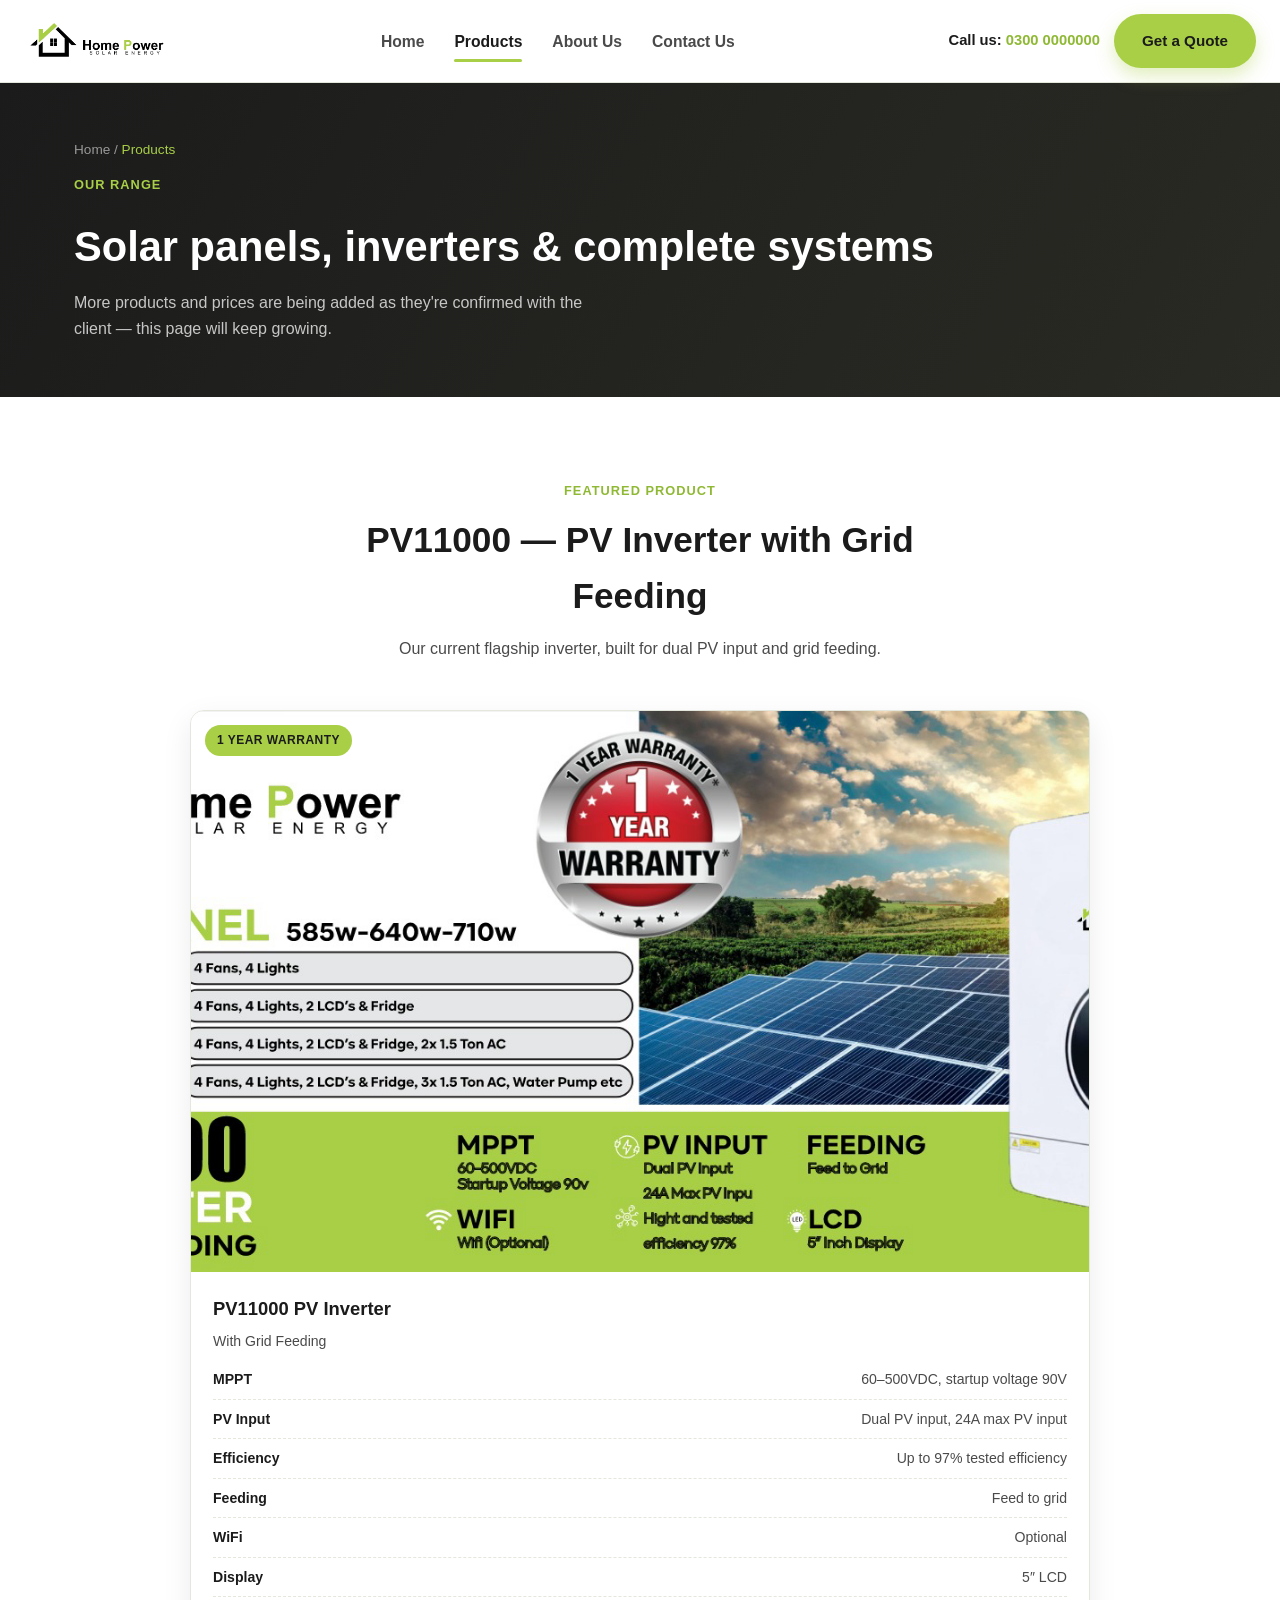
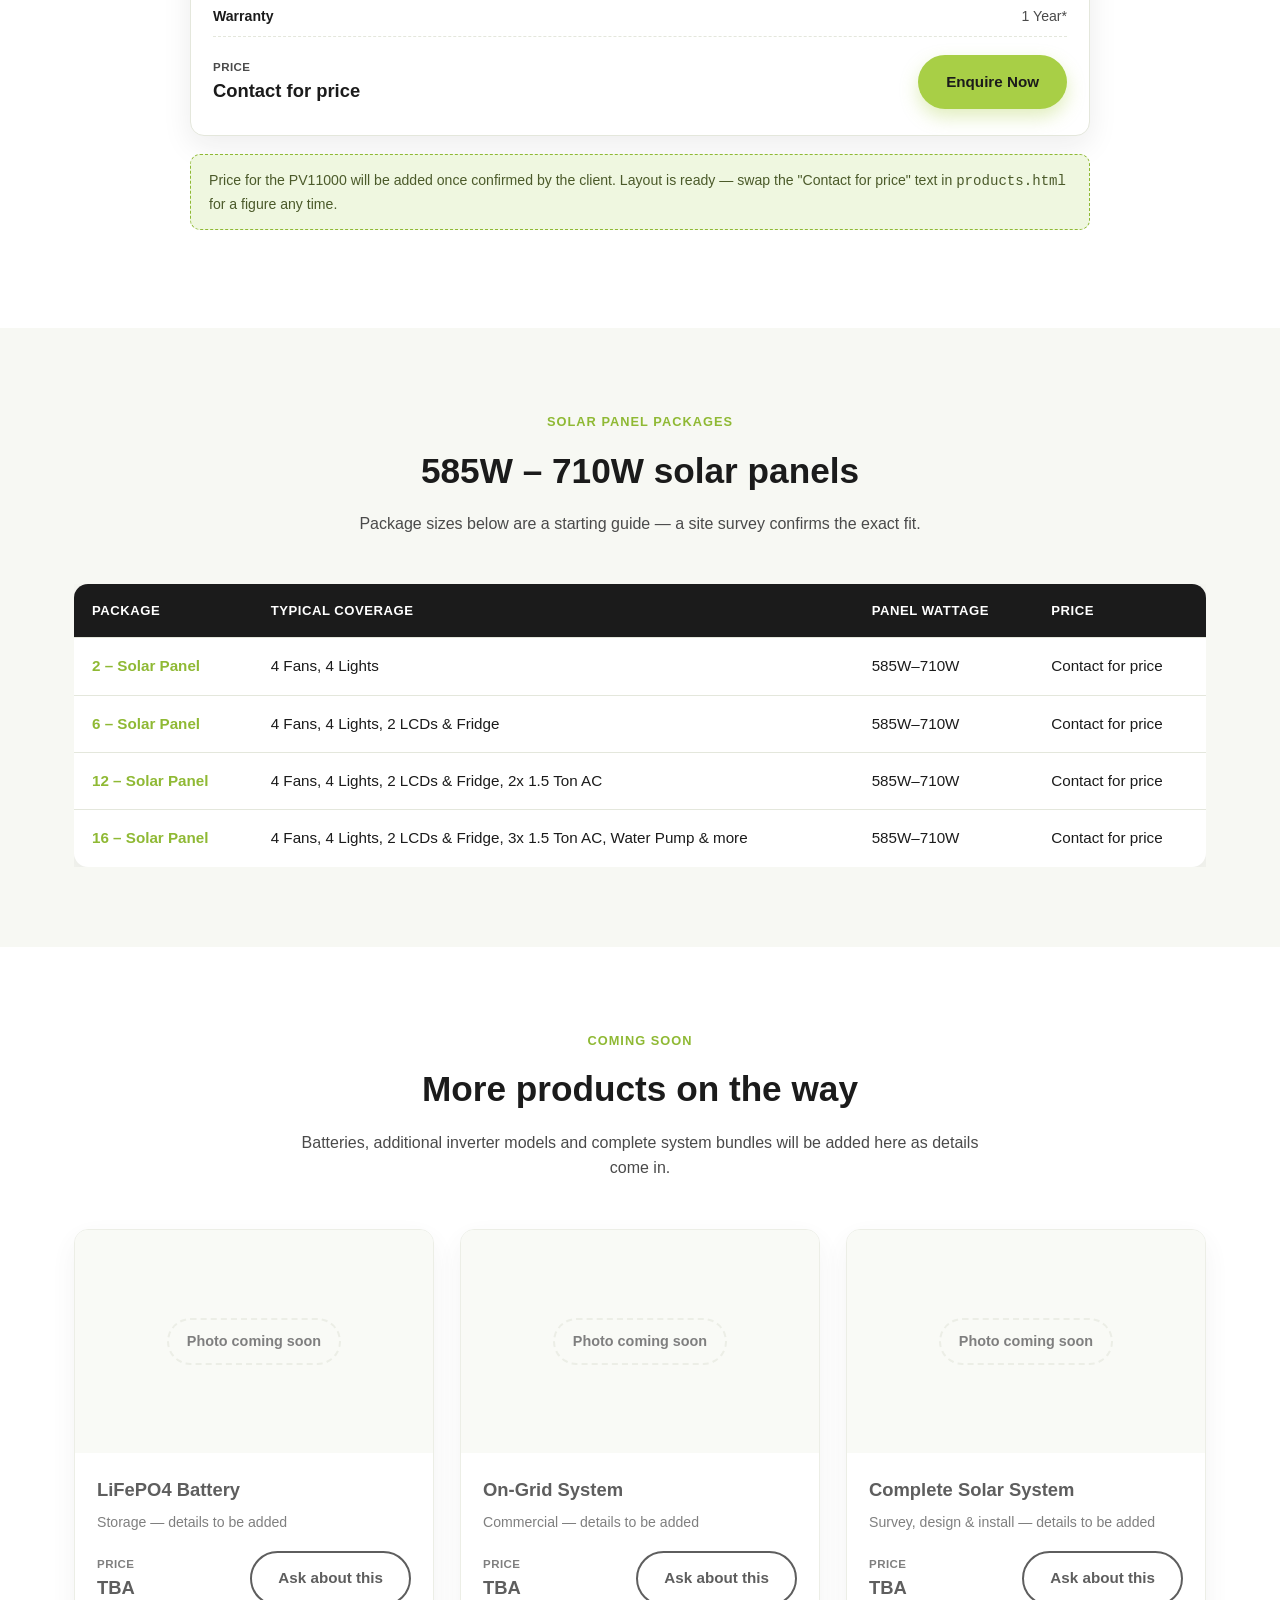
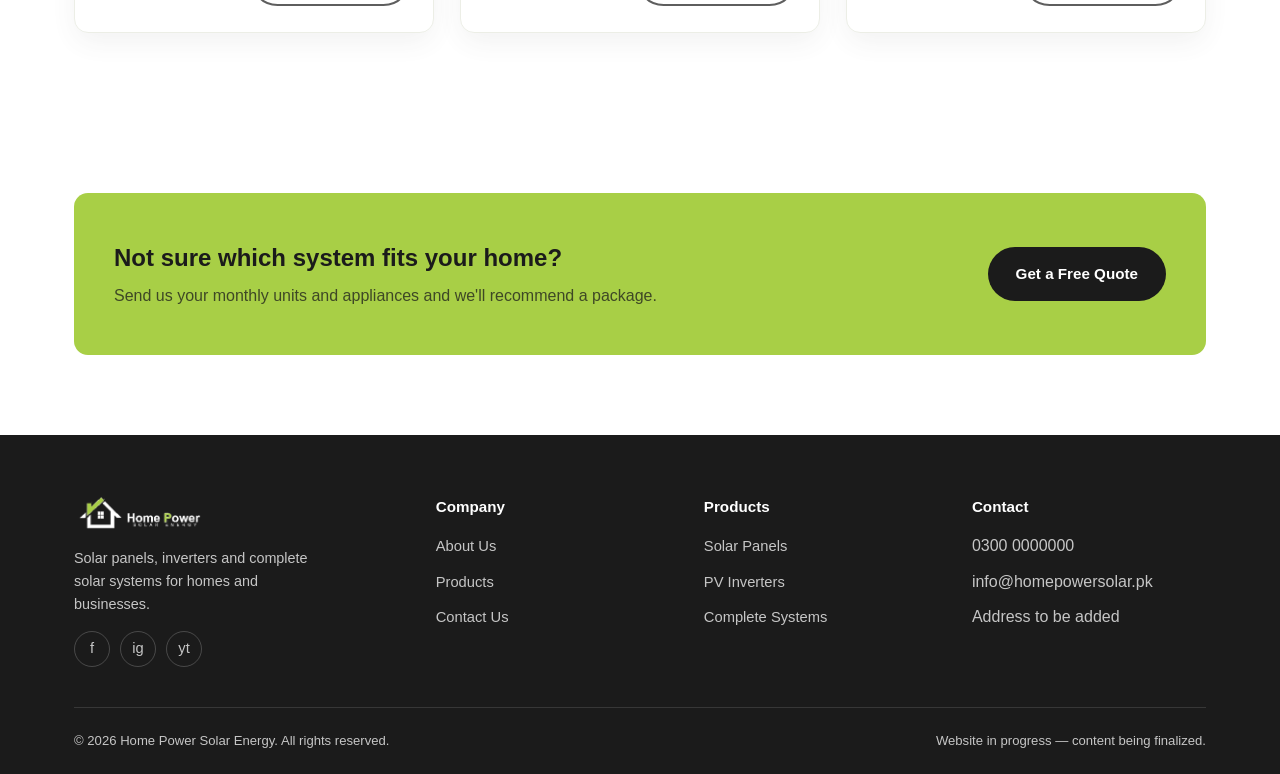
==== products.html @ 17421eba "Add 4-page site scaffold: Home, Products, About Us, Contact Us Static HTML/CSS/JS build styled with " ====
<!DOCTYPE html>
<html lang="en">
<head>
<meta charset="UTF-8">
<meta name="viewport" content="width=device-width, initial-scale=1.0">
<title>Products | Home Power Solar Energy</title>
<meta name="description" content="Solar panels, PV inverters and complete solar system packages from Home Power Solar Energy.">
<link rel="stylesheet" href="css/style.css">
</head>
<body>

<!-- ===== Header ===== -->
<header class="site-header">
  <div class="header-inner">
    <a href="index.html" class="brand">
      <img src="assets/images/logo.png" alt="Home Power Solar Energy logo">
    </a>
    <nav class="main-nav">
      <a href="index.html">Home</a>
      <a href="products.html" class="active">Products</a>
      <a href="about.html">About Us</a>
      <a href="contact.html">Contact Us</a>
    </nav>
    <div class="header-cta">
      <div class="header-phone">Call us: <span>0300&nbsp;0000000</span></div>
      <a href="contact.html" class="btn btn-primary">Get a Quote</a>
      <button class="nav-toggle" aria-label="Toggle menu">
        <svg viewBox="0 0 24 24" fill="none" stroke="currentColor" stroke-width="2"><path d="M3 6h18M3 12h18M3 18h18"/></svg>
      </button>
    </div>
  </div>
</header>

<!-- ===== Page banner ===== -->
<section class="page-banner">
  <div class="container">
    <div class="breadcrumb">Home / <span>Products</span></div>
    <span class="eyebrow">Our range</span>
    <h1>Solar panels, inverters &amp; complete systems</h1>
    <p>More products and prices are being added as they're confirmed with the client — this page will keep growing.</p>
  </div>
</section>

<!-- ===== Featured product: PV11000 ===== -->
<section>
  <div class="container">
    <div class="section-head">
      <span class="eyebrow">Featured product</span>
      <h2>PV11000 &mdash; PV Inverter with Grid Feeding</h2>
      <p>Our current flagship inverter, built for dual PV input and grid feeding.</p>
    </div>

    <div class="product-card" style="max-width: 900px; margin: 0 auto;">
      <div class="product-media">
        <span class="product-badge">1 Year Warranty</span>
        <img src="assets/images/product_banner_pv11000.png" alt="Home Power PV11000 PV Inverter with grid feeding, dual PV input and solar panel package options">
      </div>
      <div class="product-body">
        <h3>PV11000 PV Inverter</h3>
        <p class="product-tag">With Grid Feeding</p>
        <ul class="spec-list">
          <li><span>MPPT</span><span>60&ndash;500VDC, startup voltage 90V</span></li>
          <li><span>PV Input</span><span>Dual PV input, 24A max PV input</span></li>
          <li><span>Efficiency</span><span>Up to 97% tested efficiency</span></li>
          <li><span>Feeding</span><span>Feed to grid</span></li>
          <li><span>WiFi</span><span>Optional</span></li>
          <li><span>Display</span><span>5&Prime; LCD</span></li>
          <li><span>Warranty</span><span>1 Year*</span></li>
        </ul>
        <div class="product-footer">
          <div class="price"><small>Price</small>Contact for price</div>
          <a href="contact.html?product=PV11000" class="btn btn-primary">Enquire Now</a>
        </div>
      </div>
    </div>

    <div class="placeholder-note" style="max-width:900px; margin-left:auto; margin-right:auto;">
      Price for the PV11000 will be added once confirmed by the client. Layout is ready — swap the "Contact for price" text in <code>products.html</code> for a figure any time.
    </div>
  </div>
</section>

<!-- ===== Solar panel packages with pricing ===== -->
<section class="bg-soft">
  <div class="container">
    <div class="section-head">
      <span class="eyebrow">Solar panel packages</span>
      <h2>585W &ndash; 710W solar panels</h2>
      <p>Package sizes below are a starting guide — a site survey confirms the exact fit.</p>
    </div>
    <div style="overflow-x:auto;">
      <table class="package-table">
        <thead>
          <tr>
            <th>Package</th>
            <th>Typical coverage</th>
            <th>Panel wattage</th>
            <th>Price</th>
          </tr>
        </thead>
        <tbody>
          <tr>
            <td class="pkg-name">2 &ndash; Solar Panel</td>
            <td>4 Fans, 4 Lights</td>
            <td>585W&ndash;710W</td>
            <td>Contact for price</td>
          </tr>
          <tr>
            <td class="pkg-name">6 &ndash; Solar Panel</td>
            <td>4 Fans, 4 Lights, 2 LCDs &amp; Fridge</td>
            <td>585W&ndash;710W</td>
            <td>Contact for price</td>
          </tr>
          <tr>
            <td class="pkg-name">12 &ndash; Solar Panel</td>
            <td>4 Fans, 4 Lights, 2 LCDs &amp; Fridge, 2x 1.5 Ton AC</td>
            <td>585W&ndash;710W</td>
            <td>Contact for price</td>
          </tr>
          <tr>
            <td class="pkg-name">16 &ndash; Solar Panel</td>
            <td>4 Fans, 4 Lights, 2 LCDs &amp; Fridge, 3x 1.5 Ton AC, Water Pump &amp; more</td>
            <td>585W&ndash;710W</td>
            <td>Contact for price</td>
          </tr>
        </tbody>
      </table>
    </div>
  </div>
</section>

<!-- ===== More products coming soon ===== -->
<section>
  <div class="container">
    <div class="section-head">
      <span class="eyebrow">Coming soon</span>
      <h2>More products on the way</h2>
      <p>Batteries, additional inverter models and complete system bundles will be added here as details come in.</p>
    </div>
    <div class="grid grid-3">
      <div class="product-card coming-soon">
        <div class="product-media"><span class="coming-soon-label">Photo coming soon</span></div>
        <div class="product-body">
          <h3>LiFePO4 Battery</h3>
          <p class="product-tag">Storage &mdash; details to be added</p>
          <div class="product-footer">
            <div class="price"><small>Price</small>TBA</div>
            <a href="contact.html" class="btn btn-outline">Ask about this</a>
          </div>
        </div>
      </div>
      <div class="product-card coming-soon">
        <div class="product-media"><span class="coming-soon-label">Photo coming soon</span></div>
        <div class="product-body">
          <h3>On-Grid System</h3>
          <p class="product-tag">Commercial &mdash; details to be added</p>
          <div class="product-footer">
            <div class="price"><small>Price</small>TBA</div>
            <a href="contact.html" class="btn btn-outline">Ask about this</a>
          </div>
        </div>
      </div>
      <div class="product-card coming-soon">
        <div class="product-media"><span class="coming-soon-label">Photo coming soon</span></div>
        <div class="product-body">
          <h3>Complete Solar System</h3>
          <p class="product-tag">Survey, design &amp; install &mdash; details to be added</p>
          <div class="product-footer">
            <div class="price"><small>Price</small>TBA</div>
            <a href="contact.html" class="btn btn-outline">Ask about this</a>
          </div>
        </div>
      </div>
    </div>
  </div>
</section>

<!-- ===== CTA band ===== -->
<section>
  <div class="container">
    <div class="cta-band">
      <div>
        <h2>Not sure which system fits your home?</h2>
        <p>Send us your monthly units and appliances and we'll recommend a package.</p>
      </div>
      <a href="contact.html" class="btn btn-dark">Get a Free Quote</a>
    </div>
  </div>
</section>

<!-- ===== Footer ===== -->
<footer class="site-footer">
  <div class="container">
    <div class="footer-grid">
      <div class="footer-brand">
        <img src="assets/images/logo-light.png" alt="Home Power Solar Energy logo">
        <p>Solar panels, inverters and complete solar systems for homes and businesses.</p>
        <div class="social-row">
          <a href="#" aria-label="Facebook">f</a>
          <a href="#" aria-label="Instagram">ig</a>
          <a href="#" aria-label="YouTube">yt</a>
        </div>
      </div>
      <div>
        <h4>Company</h4>
        <ul>
          <li><a href="about.html">About Us</a></li>
          <li><a href="products.html">Products</a></li>
          <li><a href="contact.html">Contact Us</a></li>
        </ul>
      </div>
      <div>
        <h4>Products</h4>
        <ul>
          <li><a href="products.html">Solar Panels</a></li>
          <li><a href="products.html">PV Inverters</a></li>
          <li><a href="products.html">Complete Systems</a></li>
        </ul>
      </div>
      <div>
        <h4>Contact</h4>
        <ul>
          <li>0300 0000000</li>
          <li>info@homepowersolar.pk</li>
          <li>Address to be added</li>
        </ul>
      </div>
    </div>
    <div class="footer-bottom">
      <span>&copy; <span id="year"></span> Home Power Solar Energy. All rights reserved.</span>
      <span>Website in progress &mdash; content being finalized.</span>
    </div>
  </div>
</footer>

<script src="js/main.js"></script>
<script>document.getElementById('year').textContent = new Date().getFullYear();</script>
</body>
</html>
---- css/style.css ----
/* =========================================================
   Home Power Solar Energy — shared stylesheet
   Brand green sampled from client logo/banner: #A8CF46
   ========================================================= */

:root{
  --brand-green: #A8CF46;
  --brand-green-dark: #8FB934;
  --brand-green-light: #EFF7E0;
  --ink: #1B1B1B;
  --ink-soft: #4A4A4A;
  --paper: #FFFFFF;
  --paper-soft: #F7F8F3;
  --border: #E4E7DC;
  --radius: 14px;
  --shadow: 0 10px 30px rgba(27,27,27,0.08);
  --max-width: 1180px;
  --font: -apple-system, BlinkMacSystemFont, "Segoe UI", Roboto, Helvetica, Arial, sans-serif;
}

*{ box-sizing: border-box; }

html{ scroll-behavior: smooth; }

body{
  margin: 0;
  font-family: var(--font);
  color: var(--ink);
  background: var(--paper);
  line-height: 1.6;
  -webkit-font-smoothing: antialiased;
}

img{ max-width: 100%; display: block; }

a{ color: inherit; text-decoration: none; }

.container{
  max-width: var(--max-width);
  margin: 0 auto;
  padding: 0 24px;
}

/* ---------- Buttons ---------- */
.btn{
  display: inline-flex;
  align-items: center;
  justify-content: center;
  gap: 8px;
  padding: 13px 26px;
  border-radius: 999px;
  font-weight: 700;
  font-size: 0.95rem;
  border: 2px solid transparent;
  cursor: pointer;
  transition: transform .15s ease, box-shadow .15s ease, background .15s ease, color .15s ease;
  white-space: nowrap;
}
.btn:hover{ transform: translateY(-2px); }

.btn-primary{
  background: var(--brand-green);
  color: var(--ink);
  box-shadow: 0 8px 18px rgba(168,207,70,0.35);
}
.btn-primary:hover{ background: var(--brand-green-dark); }

.btn-dark{
  background: var(--ink);
  color: #fff;
}
.btn-dark:hover{ background: #000; }

.btn-outline{
  background: transparent;
  border-color: var(--ink);
  color: var(--ink);
}
.btn-outline:hover{ background: var(--ink); color: #fff; }

.btn-outline-light{
  background: transparent;
  border-color: #fff;
  color: #fff;
}
.btn-outline-light:hover{ background: #fff; color: var(--ink); }

/* ---------- Header ---------- */
.site-header{
  position: sticky;
  top: 0;
  z-index: 100;
  background: rgba(255,255,255,0.92);
  backdrop-filter: saturate(180%) blur(10px);
  border-bottom: 1px solid var(--border);
}
.header-inner{
  display: flex;
  align-items: center;
  justify-content: space-between;
  gap: 16px;
  padding: 14px 24px;
}
.brand{ display: flex; align-items: center; gap: 10px; }
.brand img{ height: 42px; width: auto; }

.main-nav{ display: flex; align-items: center; gap: 30px; }
.main-nav a{
  font-weight: 600;
  font-size: 0.98rem;
  color: var(--ink-soft);
  position: relative;
  padding: 6px 0;
}
.main-nav a:hover, .main-nav a.active{ color: var(--ink); }
.main-nav a.active::after{
  content: "";
  position: absolute;
  left: 0; right: 0; bottom: -2px;
  height: 3px;
  border-radius: 3px;
  background: var(--brand-green);
}

.header-cta{ display: flex; align-items: center; gap: 14px; }
.header-phone{
  font-weight: 700;
  font-size: 0.92rem;
  color: var(--ink);
}
.header-phone span{ color: var(--brand-green-dark); }

.nav-toggle{
  display: none;
  background: none;
  border: none;
  cursor: pointer;
  padding: 8px;
}
.nav-toggle svg{ width: 26px; height: 26px; }

/* ---------- Hero ---------- */
.hero{
  position: relative;
  overflow: hidden;
  background: linear-gradient(135deg, var(--ink) 0%, #2a2a24 55%, var(--brand-green-dark) 130%);
  color: #fff;
}
.hero-inner{
  display: grid;
  grid-template-columns: 1.05fr 0.95fr;
  align-items: center;
  gap: 40px;
  padding: 72px 24px;
}
.hero-eyebrow{
  display: inline-flex;
  align-items: center;
  gap: 8px;
  background: rgba(168,207,70,0.16);
  border: 1px solid rgba(168,207,70,0.4);
  color: var(--brand-green);
  font-weight: 700;
  font-size: 0.8rem;
  letter-spacing: 0.06em;
  text-transform: uppercase;
  padding: 7px 14px;
  border-radius: 999px;
  margin-bottom: 18px;
}
.hero h1{
  font-size: clamp(2rem, 4.2vw, 3.2rem);
  line-height: 1.12;
  margin: 0 0 18px;
  font-weight: 800;
}
.hero h1 em{
  font-style: normal;
  color: var(--brand-green);
}
.hero p{
  font-size: 1.08rem;
  color: rgba(255,255,255,0.82);
  max-width: 46ch;
  margin: 0 0 30px;
}
.hero-actions{ display: flex; gap: 14px; flex-wrap: wrap; margin-bottom: 30px; }
.hero-stats{ display: flex; gap: 30px; flex-wrap: wrap; }
.hero-stats div{ min-width: 110px; }
.hero-stats strong{ display: block; font-size: 1.5rem; color: var(--brand-green); }
.hero-stats span{ font-size: 0.85rem; color: rgba(255,255,255,0.7); }

.hero-media{
  position: relative;
  border-radius: var(--radius);
  overflow: hidden;
  box-shadow: 0 30px 60px rgba(0,0,0,0.45);
  border: 1px solid rgba(255,255,255,0.12);
}
.hero-media img{ width: 100%; height: 100%; object-fit: cover; }

/* ---------- Section basics ---------- */
section{ padding: 80px 0; }
.section-head{ max-width: 680px; margin: 0 auto 48px; text-align: center; }
.eyebrow{
  display: inline-block;
  color: var(--brand-green-dark);
  font-weight: 700;
  font-size: 0.8rem;
  letter-spacing: 0.08em;
  text-transform: uppercase;
  margin-bottom: 10px;
}
.section-head h2{ font-size: clamp(1.6rem, 3vw, 2.2rem); margin: 0 0 12px; }
.section-head p{ color: var(--ink-soft); margin: 0; }

.bg-soft{ background: var(--paper-soft); }
.bg-dark{ background: var(--ink); color: #fff; }
.bg-dark .ink-soft{ color: rgba(255,255,255,0.7); }

/* ---------- Grids / cards ---------- */
.grid{ display: grid; gap: 26px; }
.grid-3{ grid-template-columns: repeat(3, 1fr); }
.grid-4{ grid-template-columns: repeat(4, 1fr); }
.grid-2{ grid-template-columns: repeat(2, 1fr); }

.card{
  background: var(--paper);
  border: 1px solid var(--border);
  border-radius: var(--radius);
  padding: 30px 26px;
  box-shadow: var(--shadow);
}

.icon-badge{
  width: 52px; height: 52px;
  border-radius: 14px;
  background: var(--brand-green-light);
  color: var(--brand-green-dark);
  display: flex; align-items: center; justify-content: center;
  margin-bottom: 18px;
}
.icon-badge svg{ width: 26px; height: 26px; }

.card h3{ margin: 0 0 8px; font-size: 1.15rem; }
.card p{ margin: 0; color: var(--ink-soft); font-size: 0.95rem; }

/* ---------- Product cards ---------- */
.product-card{
  background: var(--paper);
  border: 1px solid var(--border);
  border-radius: var(--radius);
  overflow: hidden;
  box-shadow: var(--shadow);
  display: flex;
  flex-direction: column;
}
.product-media{
  position: relative;
  aspect-ratio: 16/10;
  background: var(--paper-soft);
  overflow: hidden;
}
.product-media img{ width: 100%; height: 100%; object-fit: cover; }
.product-badge{
  position: absolute;
  top: 14px; left: 14px;
  background: var(--brand-green);
  color: var(--ink);
  font-weight: 700;
  font-size: 0.75rem;
  text-transform: uppercase;
  letter-spacing: 0.04em;
  padding: 6px 12px;
  border-radius: 999px;
}
.product-body{ padding: 22px 22px 26px; display: flex; flex-direction: column; gap: 12px; flex: 1; }
.product-body h3{ margin: 0; font-size: 1.15rem; }
.product-body .product-tag{ color: var(--ink-soft); font-size: 0.88rem; margin: -6px 0 0; }

.spec-list{ list-style: none; padding: 0; margin: 4px 0 0; display: grid; gap: 8px; }
.spec-list li{
  display: flex; justify-content: space-between; gap: 10px;
  font-size: 0.88rem; color: var(--ink-soft);
  border-bottom: 1px dashed var(--border);
  padding-bottom: 8px;
}
.spec-list li span:first-child{ color: var(--ink); font-weight: 600; }

.product-footer{
  margin-top: auto;
  display: flex;
  align-items: center;
  justify-content: space-between;
  gap: 12px;
  padding-top: 6px;
}
.price{ font-weight: 800; font-size: 1.15rem; color: var(--ink); }
.price small{ display: block; font-weight: 600; font-size: 0.72rem; color: var(--ink-soft); text-transform: uppercase; letter-spacing: .04em; }

.product-card.coming-soon{ opacity: 0.7; }
.product-card.coming-soon .product-media{
  display: flex; align-items: center; justify-content: center;
  background: var(--paper-soft);
}
.coming-soon-label{
  color: var(--ink-soft);
  font-weight: 700;
  font-size: 0.9rem;
  border: 2px dashed var(--border);
  padding: 10px 18px;
  border-radius: 999px;
}

/* ---------- Package table (solar panel options) ---------- */
.package-table{
  width: 100%;
  border-collapse: collapse;
  background: var(--paper);
  border-radius: var(--radius);
  overflow: hidden;
  box-shadow: var(--shadow);
}
.package-table th, .package-table td{
  padding: 16px 18px;
  text-align: left;
  border-bottom: 1px solid var(--border);
  font-size: 0.95rem;
}
.package-table thead th{
  background: var(--ink);
  color: #fff;
  font-size: 0.82rem;
  text-transform: uppercase;
  letter-spacing: 0.04em;
}
.package-table tbody tr:last-child td{ border-bottom: none; }
.package-table tbody tr:hover{ background: var(--brand-green-light); }
.pkg-name{ font-weight: 800; color: var(--brand-green-dark); white-space: nowrap; }

/* ---------- CTA band ---------- */
.cta-band{
  background: var(--brand-green);
  border-radius: var(--radius);
  padding: 46px 40px;
  display: flex;
  align-items: center;
  justify-content: space-between;
  gap: 24px;
  flex-wrap: wrap;
}
.cta-band h2{ margin: 0 0 6px; font-size: 1.5rem; }
.cta-band p{ margin: 0; color: rgba(27,27,27,0.75); }

/* ---------- Timeline / about ---------- */
.value-list{ list-style: none; margin: 0; padding: 0; display: grid; gap: 18px; }
.value-list li{ display: flex; gap: 14px; align-items: flex-start; }
.value-check{
  flex: none;
  width: 30px; height: 30px;
  border-radius: 50%;
  background: var(--brand-green-light);
  color: var(--brand-green-dark);
  display: flex; align-items: center; justify-content: center;
  font-weight: 800;
}

.placeholder-note{
  border: 1.5px dashed var(--brand-green-dark);
  background: var(--brand-green-light);
  color: #4b5a2a;
  border-radius: 10px;
  padding: 14px 18px;
  font-size: 0.88rem;
  margin: 18px 0;
}

/* ---------- Contact page ---------- */
.contact-grid{
  display: grid;
  grid-template-columns: 1fr 1fr;
  gap: 40px;
  align-items: start;
}
.contact-info-card{
  background: var(--ink);
  color: #fff;
  border-radius: var(--radius);
  padding: 34px 30px;
  display: grid;
  gap: 22px;
}
.contact-info-card h3{ margin: 0 0 4px; }
.contact-row{ display: flex; gap: 14px; align-items: flex-start; }
.contact-row .icon-badge{ background: rgba(168,207,70,0.16); color: var(--brand-green); margin-bottom: 0; flex: none; }
.contact-row strong{ display: block; }
.contact-row span{ color: rgba(255,255,255,0.7); font-size: 0.92rem; }

form.contact-form{
  background: var(--paper);
  border: 1px solid var(--border);
  border-radius: var(--radius);
  padding: 30px;
  box-shadow: var(--shadow);
  display: grid;
  gap: 16px;
}
.form-row{ display: grid; gap: 16px; grid-template-columns: 1fr 1fr; }
.field{ display: grid; gap: 6px; }
.field label{ font-size: 0.85rem; font-weight: 700; color: var(--ink-soft); }
.field input, .field select, .field textarea{
  padding: 12px 14px;
  border-radius: 10px;
  border: 1.5px solid var(--border);
  font-family: inherit;
  font-size: 0.95rem;
  background: var(--paper-soft);
}
.field input:focus, .field select:focus, .field textarea:focus{
  outline: none;
  border-color: var(--brand-green);
  background: #fff;
}
.map-embed{
  margin-top: 26px;
  border-radius: var(--radius);
  overflow: hidden;
  border: 1px solid var(--border);
  aspect-ratio: 16/7;
}
.map-embed iframe{ width: 100%; height: 100%; border: 0; }

/* ---------- Footer ---------- */
.site-footer{ background: var(--ink); color: rgba(255,255,255,0.75); padding: 60px 0 24px; }
.footer-grid{ display: grid; grid-template-columns: 1.4fr 1fr 1fr 1fr; gap: 34px; margin-bottom: 40px; }
.footer-brand img{ height: 38px; margin-bottom: 14px; }
.footer-brand p{ font-size: 0.9rem; max-width: 32ch; }
.site-footer h4{ color: #fff; font-size: 0.95rem; margin: 0 0 14px; }
.site-footer ul{ list-style: none; padding: 0; margin: 0; display: grid; gap: 10px; }
.site-footer a{ font-size: 0.92rem; }
.site-footer a:hover{ color: var(--brand-green); }
.footer-bottom{
  border-top: 1px solid rgba(255,255,255,0.12);
  padding-top: 22px;
  display: flex;
  justify-content: space-between;
  gap: 12px;
  flex-wrap: wrap;
  font-size: 0.82rem;
}
.social-row{ display: flex; gap: 10px; }
.social-row a{
  width: 36px; height: 36px;
  border-radius: 50%;
  border: 1px solid rgba(255,255,255,0.2);
  display: flex; align-items: center; justify-content: center;
}
.social-row a:hover{ background: var(--brand-green); border-color: var(--brand-green); color: var(--ink); }

/* ---------- Page header banner (Products / About / Contact) ---------- */
.page-banner{
  background: linear-gradient(120deg, var(--ink) 0%, #2a2a24 100%);
  color: #fff;
  padding: 56px 0;
}
.page-banner .eyebrow{ color: var(--brand-green); }
.page-banner h1{ margin: 8px 0 10px; font-size: clamp(1.8rem, 3.6vw, 2.6rem); }
.page-banner p{ color: rgba(255,255,255,0.75); max-width: 60ch; margin: 0; }
.breadcrumb{ font-size: 0.85rem; color: rgba(255,255,255,0.55); margin-bottom: 10px; }
.breadcrumb span{ color: var(--brand-green); }

/* ---------- Responsive ---------- */
@media (max-width: 960px){
  .hero-inner{ grid-template-columns: 1fr; padding: 50px 20px; }
  .hero-media{ order: -1; }
  .grid-4{ grid-template-columns: repeat(2, 1fr); }
  .grid-3{ grid-template-columns: repeat(2, 1fr); }
  .footer-grid{ grid-template-columns: 1fr 1fr; }
  .contact-grid{ grid-template-columns: 1fr; }
}

@media (max-width: 700px){
  .main-nav{
    position: fixed;
    top: 70px; left: 0; right: 0;
    background: #fff;
    flex-direction: column;
    align-items: flex-start;
    gap: 4px;
    padding: 16px 24px 24px;
    border-bottom: 1px solid var(--border);
    box-shadow: var(--shadow);
    transform: translateY(-130%);
    opacity: 0;
    pointer-events: none;
    transition: transform .2s ease, opacity .2s ease;
  }
  .main-nav.open{ transform: translateY(0); opacity: 1; pointer-events: auto; }
  .main-nav a{ padding: 10px 0; width: 100%; }
  .nav-toggle{ display: inline-flex; }
  .header-phone{ display: none; }
  .grid-4{ grid-template-columns: 1fr 1fr; }
  .grid-3{ grid-template-columns: 1fr; }
  .grid-2{ grid-template-columns: 1fr; }
  .footer-grid{ grid-template-columns: 1fr; }
  .form-row{ grid-template-columns: 1fr; }
  .cta-band{ flex-direction: column; text-align: center; }
}

@media (max-width: 480px){
  .grid-4{ grid-template-columns: 1fr; }
  .hero-stats{ gap: 18px; }
}
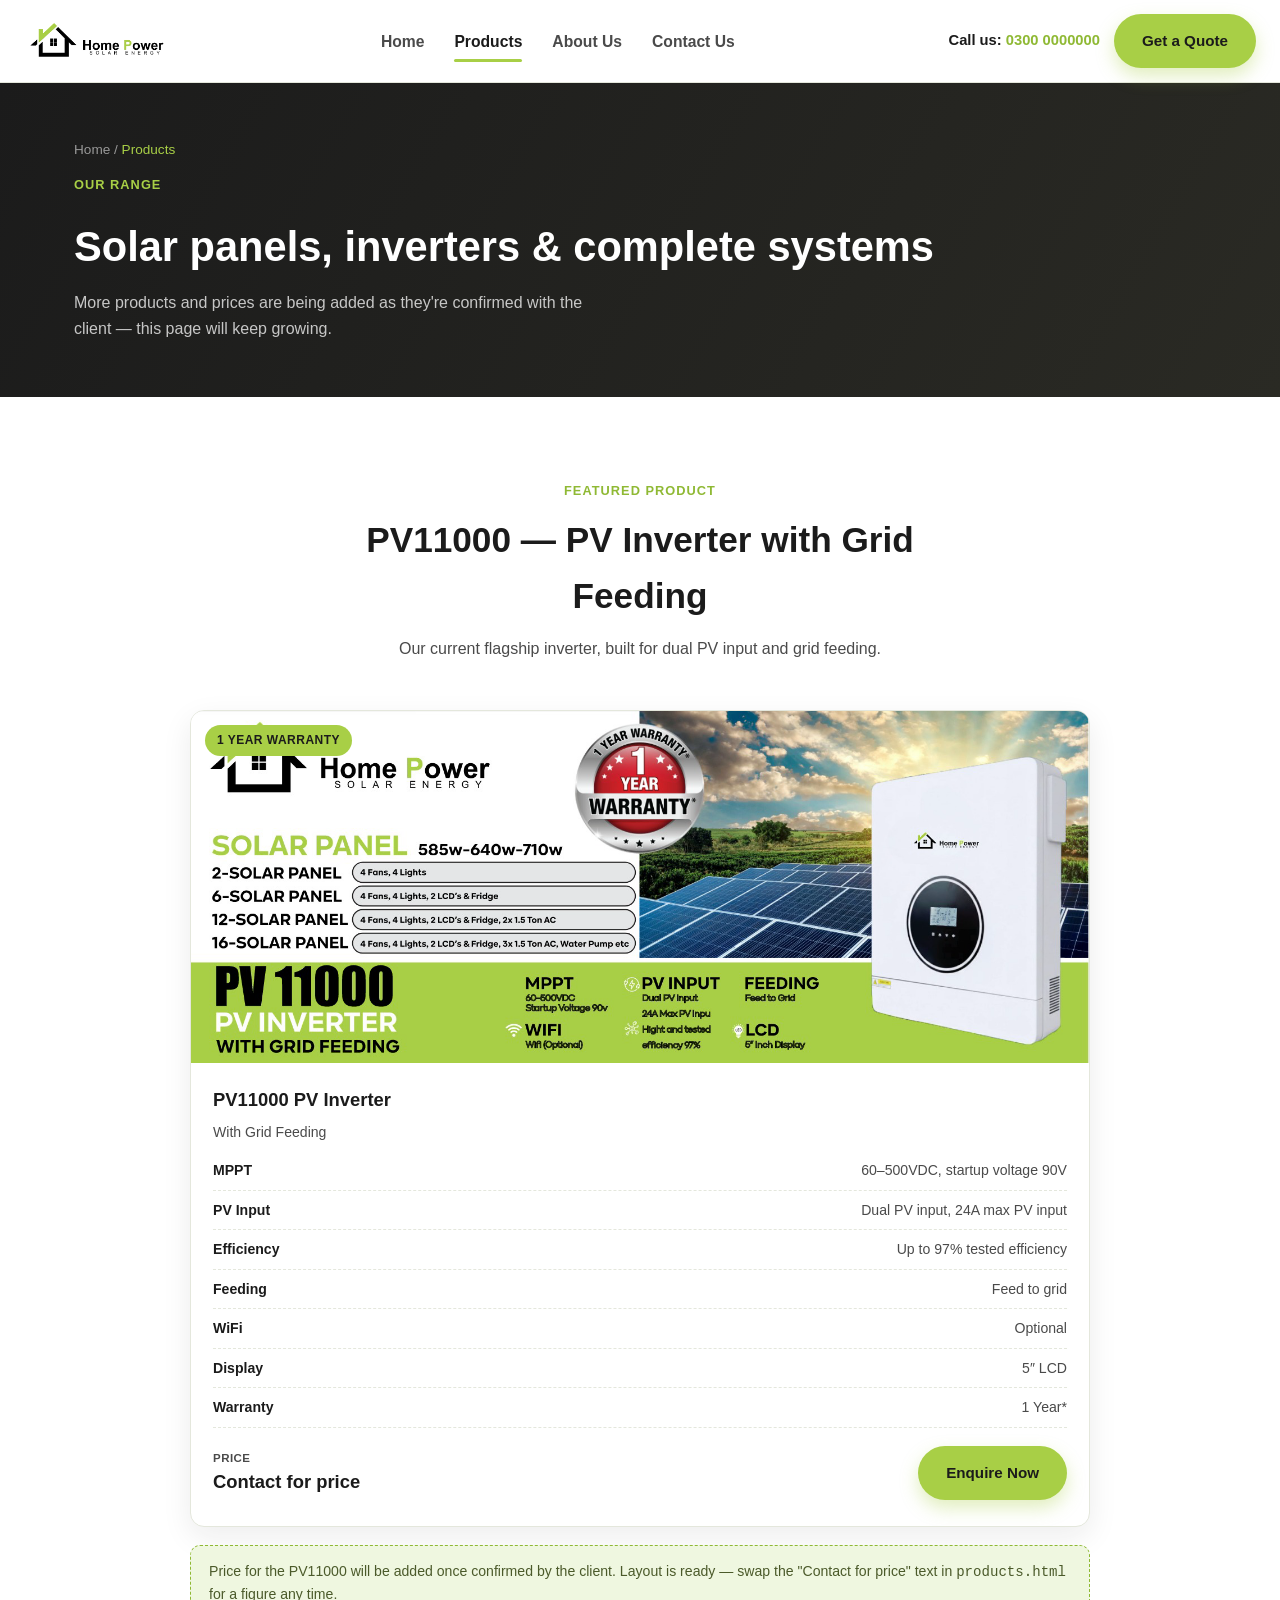
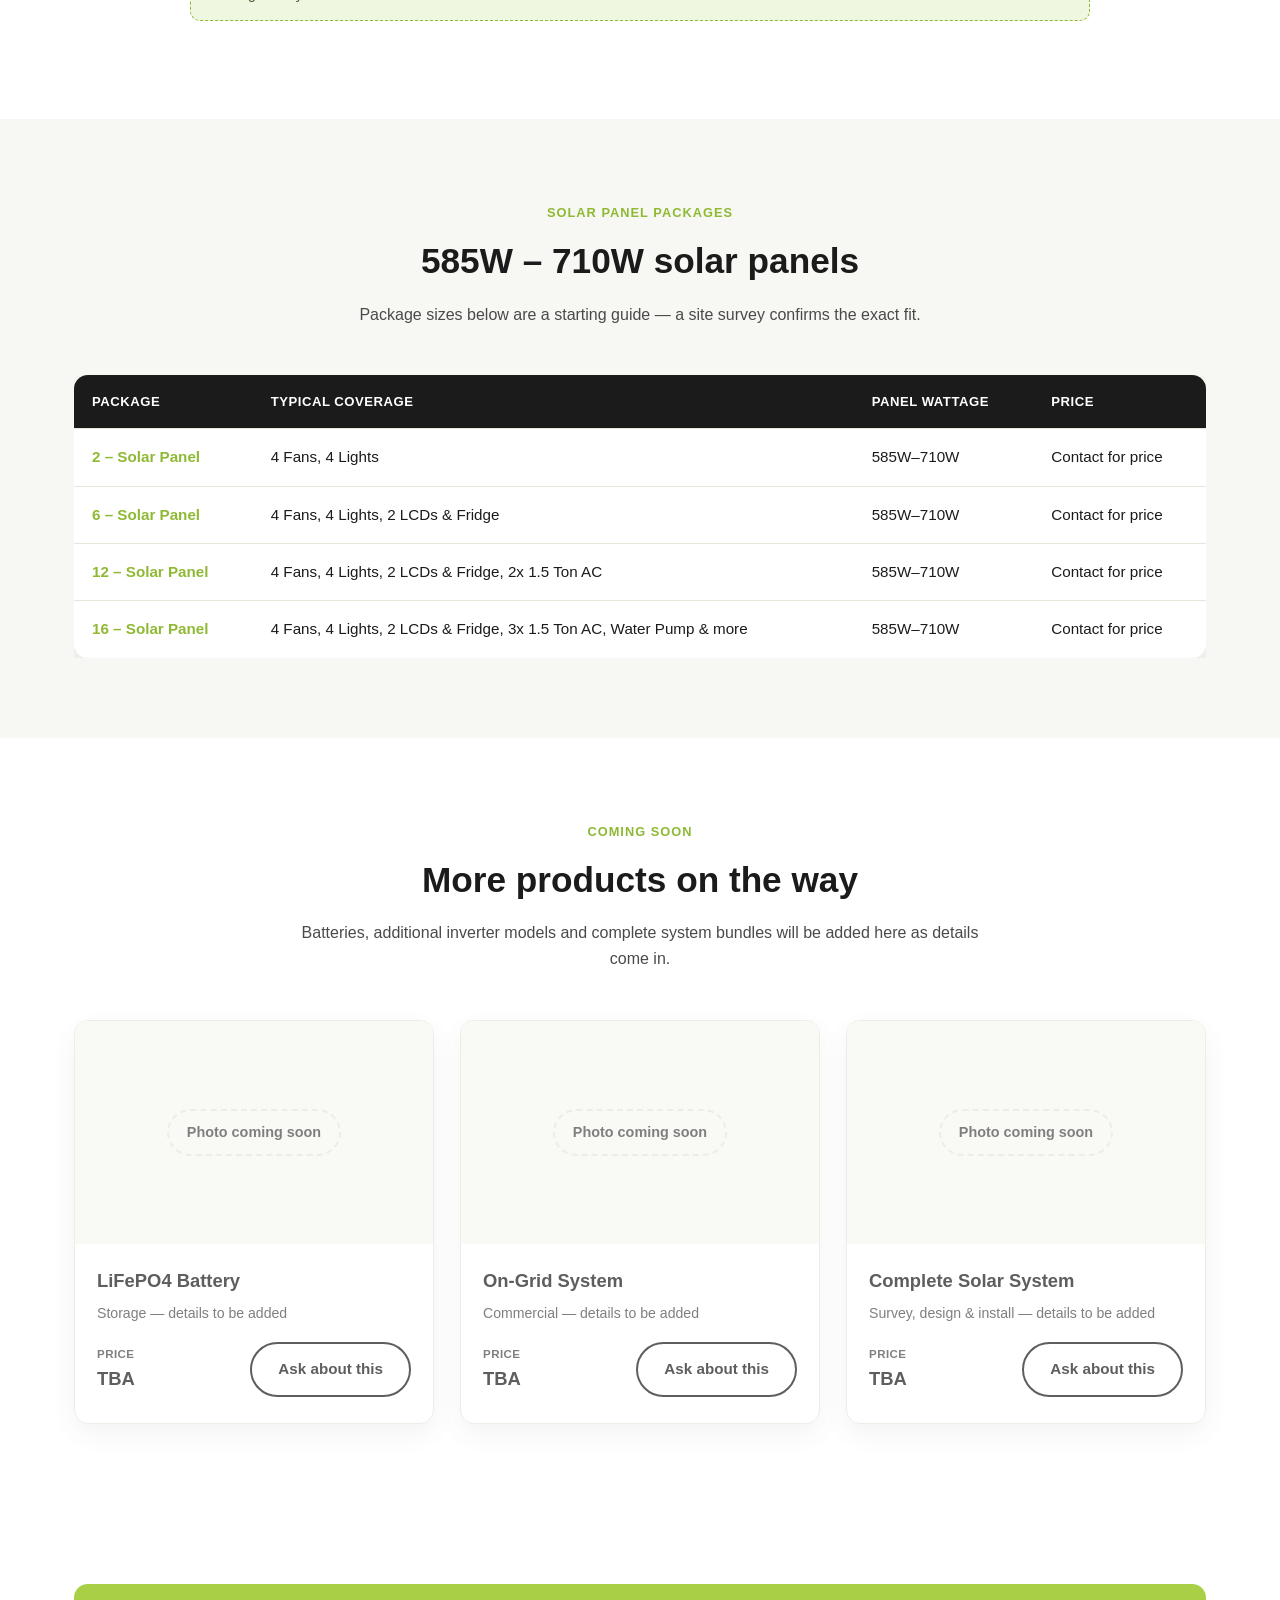
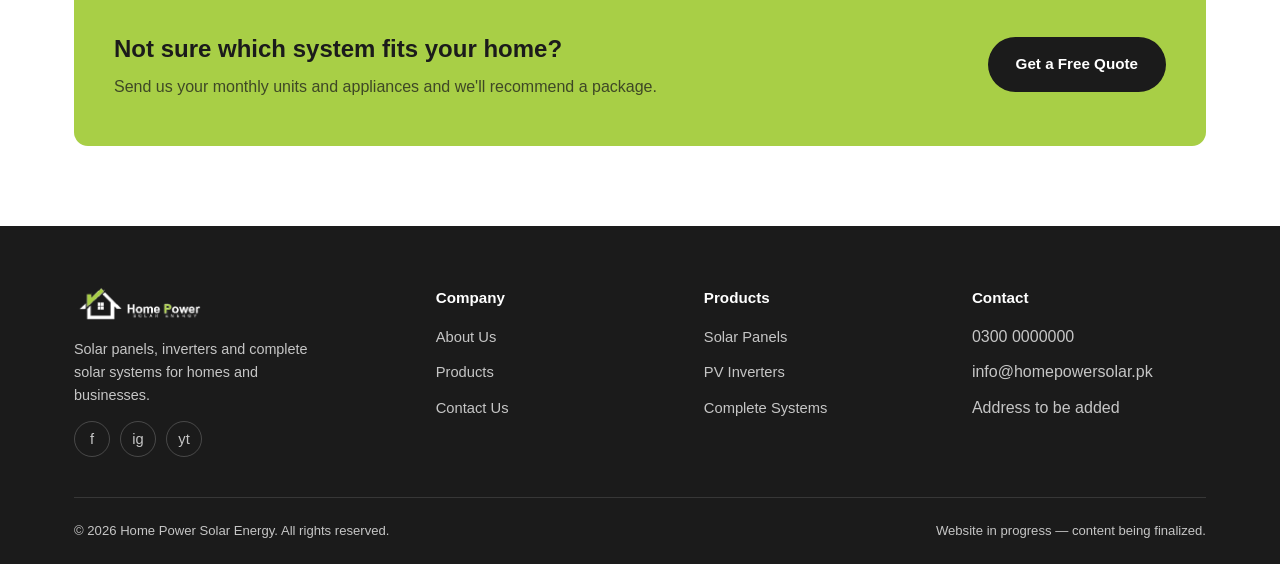
==== commit 6983da2d: "Fix cropped PV11000 banner image on Products page The featured-product image box was locked to a 16:" ====
--- a/products.html
+++ b/products.html
@@ -51,7 +51,7 @@
     </div>
 
     <div class="product-card" style="max-width: 900px; margin: 0 auto;">
-      <div class="product-media">
+      <div class="product-media" style="aspect-ratio: 1599 / 627;">
         <span class="product-badge">1 Year Warranty</span>
         <img src="assets/images/product_banner_pv11000.png" alt="Home Power PV11000 PV Inverter with grid feeding, dual PV input and solar panel package options">
       </div>
